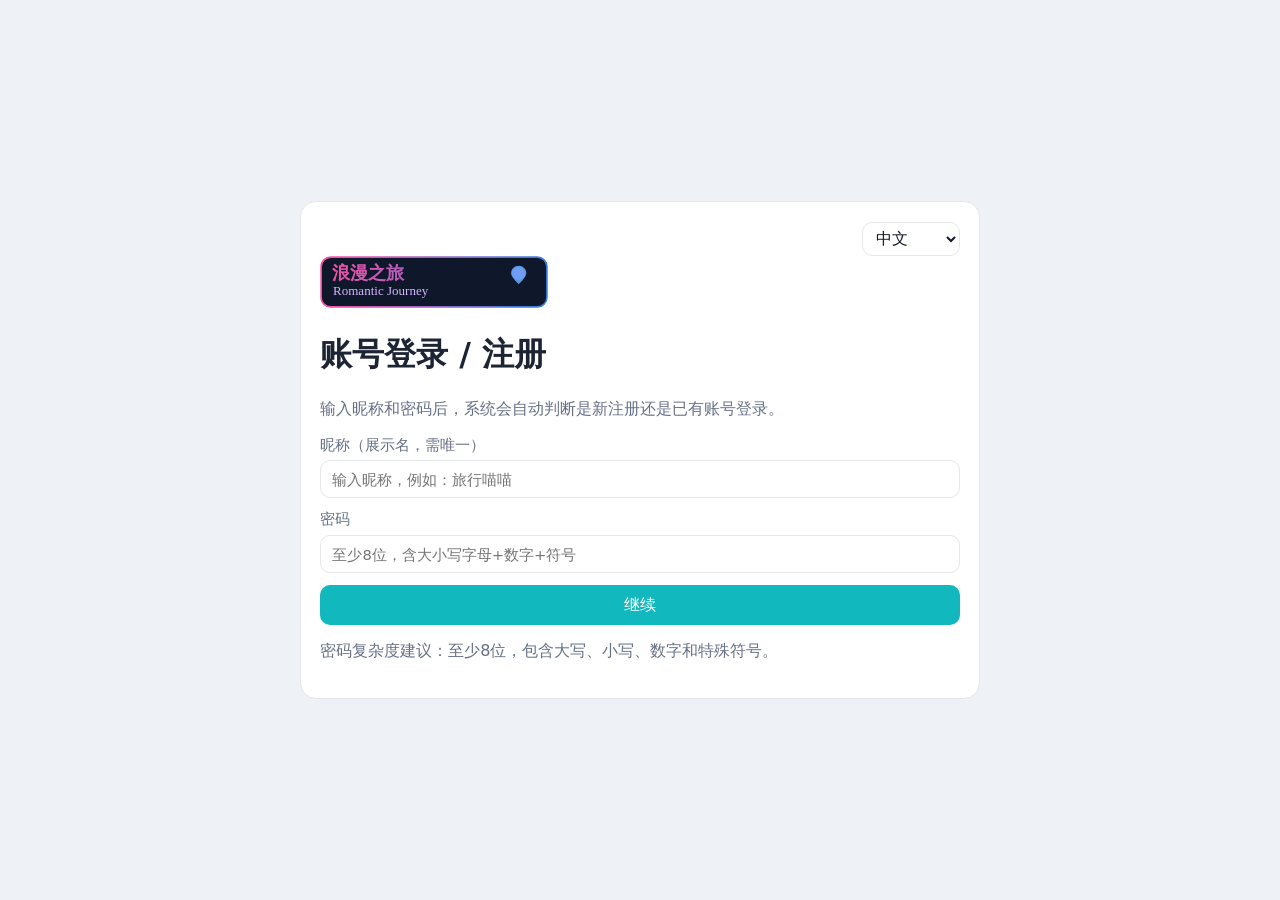
==== index.html @ 877a7e86 "Change navbar magnifier icon to white for better contrast" ====
<!doctype html>
<html lang="zh-CN">
  <head>
    <meta charset="UTF-8" />
    <meta name="viewport" content="width=device-width, initial-scale=1.0" />
    <title>Romantic Journey · 找旅行搭子</title>
    <link rel="stylesheet" href="styles.css" />
  </head>
  <body>
    <header class="topbar">
      <div class="topbar-inner">
        <div class="brand"><img src="assets/logo.svg" alt="浪漫之旅 Logo" /></div>
        <nav class="nav-links">
          <a href="index.html" class="active" data-nav="home">首页</a>
          <a href="index.html" data-nav="square">行程广场</a>
          <a href="index.html" data-nav="community">旅行社区</a>
          <a href="my-home.html" data-nav="my-home">我的主页</a>
          <a href="search.html" class="nav-search-link" data-nav="search"><span class="search-icon" aria-hidden="true"></span><span class="sr-only">查询</span></a>
        </nav>
        <label class="lang-switch" for="langSelect">
          <select id="langSelect" aria-label="Language">
            <option value="zh-CN">中文</option>
            <option value="en">English</option>
          </select>
        </label>
        <button id="profileToggle" class="user-chip" type="button" aria-expanded="false">
          <img src="https://images.unsplash.com/photo-1438761681033-6461ffad8d80?auto=format&fit=crop&w=200&q=80" alt="用户头像" />
          <span>
            <strong id="currentNickname">旅行喵喵</strong>
            <small>个人资料</small>
          </span>
        </button>
      </div>
    </header>

    <section class="hero-strip">
      <h1>筛选更精准，结伴更靠谱</h1>
      <p>支持行程标签、详细安排、点赞热度、头像信息和口碑评价。</p>
    </section>

    <aside id="profilePanel" class="profile-panel" hidden>
      <div class="panel-head">
        <h2>编辑个人资料</h2>
        <button id="panelClose" class="ghost" type="button">关闭</button>
      </div>
      <p class="hint">仅保留必要资料：生日 / MBTI / 星座 / 技能标签 + 旅行偏好。</p>
      <div class="account-actions">
        <button id="switchAccountBtn" type="button" class="ghost">切换账户</button>
        <button id="logoutBtn" type="button" class="danger">注销登录</button>
      </div>
      <form id="profileForm" class="grid">
        <label>生日 <input required type="date" name="birthday" /></label>
        <label class="full-width">头像设置
          <div class="avatar-uploader">
            <img id="avatarPreview" class="avatar-preview" src="https://images.unsplash.com/photo-1438761681033-6461ffad8d80?auto=format&fit=crop&w=200&q=80" alt="头像预览" />
            <div>
              <button id="avatarPickBtn" type="button" class="ghost">上传 / 更换头像</button>
              <p id="avatarHint" class="hint">支持 jpg/png/webp，保存资料后生效。</p>
            </div>
          </div>
          <input type="file" id="avatarFile" name="avatarFile" accept="image/*" hidden />
        </label>
        <label>MBTI
          <select name="mbti">
            <option value="ENFP">ENFP</option><option value="ENFJ">ENFJ</option><option value="ENTP">ENTP</option><option value="ENTJ">ENTJ</option>
            <option value="INFP">INFP</option><option value="INFJ">INFJ</option><option value="INTP">INTP</option><option value="INTJ">INTJ</option>
            <option value="ESFP">ESFP</option><option value="ESFJ">ESFJ</option><option value="ESTP">ESTP</option><option value="ESTJ">ESTJ</option>
            <option value="ISFP">ISFP</option><option value="ISFJ">ISFJ</option><option value="ISTP">ISTP</option><option value="ISTJ">ISTJ</option>
          </select>
        </label>
        <label>星座
          <select name="zodiac">
            <option value="白羊座">白羊座</option><option value="金牛座">金牛座</option><option value="双子座">双子座</option><option value="巨蟹座">巨蟹座</option>
            <option value="狮子座">狮子座</option><option value="处女座">处女座</option><option value="天秤座">天秤座</option><option value="天蝎座">天蝎座</option>
            <option value="射手座">射手座</option><option value="摩羯座">摩羯座</option><option value="水瓶座">水瓶座</option><option value="双鱼座">双鱼座</option>
          </select>
        </label>
        <label>旅行节奏 <select name="pace"><option value="特种兵式">特种兵式</option><option value="平衡">平衡</option><option value="慢游">慢游</option></select></label>
        <label>预算级别 <select name="budgetLevel"><option value="经济">经济</option><option value="舒适">舒适</option><option value="品质">品质</option></select></label>
        <label>起床时间偏好 <select name="wakeUp"><option value="早起">早起</option><option value="自然醒">自然醒</option><option value="夜猫">夜猫</option></select></label>
        <label>社交强度 <select name="social"><option value="外向">外向</option><option value="适中">适中</option><option value="安静">安静</option></select></label>
        <label class="full-width">技能标签（可多选）
          <div id="skillGroup" class="skill-group">
            <label><input type="checkbox" name="skills" value="会拍照" />会拍照</label>
            <label><input type="checkbox" name="skills" value="海外自驾经验" />海外自驾经验</label>
            <label><input type="checkbox" name="skills" value="有驾照" />有驾照</label>
            <label><input type="checkbox" name="skills" value="有相机" />有相机</label>
            <label><input type="checkbox" name="skills" value="有无人机" />有无人机</label>
            <label><input type="checkbox" name="skills" value="有Pocket" />有Pocket</label>
            <label><input type="checkbox" name="skills" value="会日语" />会日语</label>
            <label><input type="checkbox" name="skills" value="会韩语" />会韩语</label>
          </div>
        </label>
        <button type="submit">保存资料</button>
      </form>
    </aside>

    <div id="layoutWrap" class="layout-wrap">
    <main id="homeMain" class="layout">
      <section class="card">
        <h2 id="sectionTripTitle">1) 发布行程帖</h2>
        <form id="tripForm" class="grid">
          <label>目的地 <input required name="destination" placeholder="例如：纽约" /></label>
          <label>出发时间 <input required type="date" name="departDate" /></label>
          <label>返程时间 <input required type="date" name="returnDate" /></label>
          <label>预算（元） <input required type="number" min="200" name="budget" /></label>
          <label>行程标签（逗号分隔） <input required name="tags" placeholder="citywalk,美食,摄影" /></label>
          <label>想去景点 <input required name="spots" placeholder="中央公园, 时代广场" /></label>
          <label class="full-width">具体行程安排
            <textarea required name="itinerary" rows="4" placeholder="D1 上午中央公园，午餐吃什么，晚上去哪里"></textarea>
          </label>
          <label>旅行节奏 <select name="pace"><option value="特种兵式">特种兵式</option><option value="平衡">平衡</option><option value="慢游">慢游</option></select></label>
          <label>作息 <select name="wakeUp"><option value="早起">早起</option><option value="自然醒">自然醒</option><option value="夜猫">夜猫</option></select></label>
          <label>性格偏好 <select name="social"><option value="外向">外向</option><option value="适中">适中</option><option value="安静">安静</option></select></label>
          <button type="submit">发布并匹配</button>
        </form>
      </section>

      <section class="card">
        <h2 id="sectionMatchTitle">2) 快速匹配区</h2>
        <div class="toolbar">
          <input id="searchInput" placeholder="按目的地搜索（如 成都）" />
          <select id="styleFilter"><option value="all">全部节奏</option><option value="特种兵式">特种兵式</option><option value="平衡">平衡</option><option value="慢游">慢游</option></select>
          <select id="mbtiFilter"><option value="all">全部 MBTI</option></select>
          <select id="zodiacFilter"><option value="all">全部星座</option></select>
          <select id="sortFilter"><option value="comprehensive">综合排序</option><option value="newest">最新排序</option><option value="hottest">最热排序</option></select>
          <button id="seedBtn" class="secondary" type="button">重置示例数据</button>
        </div>
        <div id="tripList" class="cards"></div>
      </section>

      <section class="card">
        <h2 id="sectionStatsTitle">3) 我的互动记录</h2>
        <div class="stats" id="stats"></div>
      </section>


    </main>

    

    <aside id="messageNav" class="card message-nav">
      <h2 id="messageSidebarTitle"><span id="messageSidebarText">消息</span><span id="messageUnreadBadge" class="message-unread-badge" hidden>0</span></h2>
      <div class="message-tabs">
        <button id="msgTabChats" class="secondary" type="button">聊天消息</button>
        <button id="msgTabSystem" class="ghost" type="button">系统消息</button>
      </div>
      <div id="messageChats" class="message-panel"></div>
      <div id="messageSystem" class="message-panel" hidden></div>
    </aside>
  </div>

  

    <dialog id="personDialog" class="person-dialog">
      <div class="panel-head">
        <h3 id="personDialogTitle">个人信息</h3>
        <button id="personDialogClose" class="ghost" type="button">关闭</button>
      </div>
      <div class="person-hero">
        <img id="personAvatar" class="person-avatar" alt="用户头像" />
        <div>
          <p id="personMeta" class="meta"></p>
          <p id="personRelation" class="relationship"></p>
        </div>
      </div>
      <p id="personSkills" class="hint"></p>
      <p id="personBadges" class="hint"></p>
      <p id="personTrust" class="hint"></p>
      <div class="person-actions">
        <button id="personFollowBtn" type="button" class="secondary">关注</button>
        <button id="personBlockBtn" type="button" class="danger">拉黑</button>
        <button id="personChatBtn" type="button" class="ghost">发起聊天</button>
      </div>
    </dialog>

    <aside id="chatWorkspace" class="chat-workspace" hidden>
      <div class="chat-workspace-head">
        <strong id="chatWorkspaceTitle">聊天</strong>
        <div>
          <button id="chatPlusBtn" class="chat-plus-btn" type="button" aria-expanded="false">＋</button>
          <div id="chatPlusMenu" class="chat-plus-menu" hidden>
            <button id="createGroupBtn" class="ghost" type="button">创建群组</button>
          </div>
          <button id="chatWorkspaceClose" class="ghost" type="button">收起</button>
        </div>
      </div>
      <div id="chatTabs" class="chat-tabs"></div>
      <div id="chatMessages" class="chat-messages"></div>
      <form id="chatSendForm" class="chat-send">
        <input id="chatInput" placeholder="输入消息..." maxlength="200" />
        <button type="submit">发送</button>
      </form>
      <p id="chatRuleHint" class="hint"></p>
    </aside>

    <template id="tripTemplate">
      <article class="trip-item" data-id="">
        <header><h3></h3><span class="score"></span></header>
        <div class="author-row">
          <img class="author-avatar" alt="搭子头像" />
          <div>
            <p class="meta"></p>
            <p class="publish"></p>
            <p class="review"></p>
          </div>
        </div>
        <p class="relationship"></p>
        <p class="spots"></p>
        <p class="itinerary"></p>
        <ul class="tags"></ul>
        <ul class="chips"></ul>
        <p class="footprint"></p>
        <p class="badges"></p>
        <p class="trust"></p>
        <footer>
          <button data-action="like">👍 点赞</button>
          <button data-action="dislike" class="danger">👎 不喜欢</button>
          <button data-action="save" class="secondary">⭐ 收藏</button>
          <button data-action="connect" class="ghost">💬 私聊意向</button>
        </footer>
        <section class="trip-comments">
          <div class="trip-comments-list"></div>
          <form class="trip-comment-form">
            <input name="comment" placeholder="写评论，按回车发布" maxlength="120" />
            <button type="submit" class="ghost">评论</button>
          </form>
        </section>
      </article>
    </template>

    <template id="mediaTemplate">
      <article class="media-item" data-id="">
        <img alt="旅行分享封面" loading="lazy" />
        <div>
          <p class="media-title"></p>
          <p class="media-meta"></p>
          <p class="media-checkin"></p>
          <button class="ghost media-like" data-action="like-media" type="button">👍 赞主页</button>
          <button class="danger media-delete" data-action="delete-media" type="button">删除</button>
        </div>
      </article>
    </template>

    <script src="script.js"></script>
  </body>
</html>
---- styles.css ----
:root {
  --bg: #eef2f6;
  --card: #fff;
  --text: #1d2433;
  --muted: #667085;
  --primary: #11b8be;
  --danger: #d7263d;
  --border: #e5e7eb;
  --deep: #14213d;
}
* { box-sizing: border-box; }
body {
  margin: 0;
  font-family: "PingFang SC", "Microsoft YaHei", system-ui, sans-serif;
  background: var(--bg);
  color: var(--text);
}
.topbar {
  position: sticky;
  top: 0;
  z-index: 20;
  background: linear-gradient(120deg, #15345d, #17303f 50%, #232d6b);
  color: #fff;
}
.topbar-inner {
  max-width: 1200px;
  margin: 0 auto;
  padding: .75rem 1rem;
  display: flex;
  align-items: center;
  justify-content: space-between;
  gap: 1rem;
}
.brand img { height: 46px; width: auto; display: block; }
.nav-links { display: flex; gap: 1.2rem; }
.nav-links a { color: #e8f2ff; text-decoration: none; font-weight: 500; padding: .2rem .15rem; border-bottom: 2px solid transparent; }
.nav-links a.active { color: #fff; border-bottom-color: #93c5fd; }
.nav-links .nav-search-link {
  display: inline-grid;
  place-items: center;
  width: 34px;
  height: 34px;
  border: none;
  border-radius: 999px;
  padding: 0;
  color: #fff;
}
.nav-links .nav-search-link:hover {
  background: rgba(255, 255, 255, .1);
}
.search-icon {
  width: 20px;
  height: 20px;
  border: 3px solid #fff;
  border-radius: 50%;
  position: relative;
  display: inline-block;
}
.search-icon::after {
  content: '';
  position: absolute;
  width: 10px;
  height: 3px;
  background: #fff;
  border-radius: 999px;
  right: -7px;
  bottom: -3px;
  transform: rotate(45deg);
  transform-origin: center;
}
.sr-only {
  position: absolute;
  width: 1px;
  height: 1px;
  padding: 0;
  margin: -1px;
  overflow: hidden;
  clip: rect(0, 0, 0, 0);
  white-space: nowrap;
  border: 0;
}
.user-chip {
  display: flex;
  align-items: center;
  gap: .55rem;
  border: 1px solid rgba(255,255,255,.28);
  background: rgba(255,255,255,.1);
  color: #fff;
  border-radius: 999px;
  padding: .3rem .65rem .3rem .35rem;
}
.user-chip img {
  width: 34px;
  height: 34px;
  border-radius: 50%;
  object-fit: cover;
  border: 2px solid rgba(255,255,255,.5);
}
.user-chip span { display: grid; text-align: left; }
.user-chip strong { font-size: .92rem; }
.user-chip small { color: #dbeafe; font-size: .76rem; }

.lang-switch select,
.auth-top-tools select {
  border: 1px solid rgba(255,255,255,.35);
  border-radius: 10px;
  background: rgba(255,255,255,.12);
  color: #fff;
  padding: .35rem .55rem;
}
.lang-switch select option,
.auth-top-tools select option { color: #111827; }
.auth-top-tools {
  display: flex;
  justify-content: flex-end;
}
.auth-top-tools select {
  border: 1px solid var(--border);
  background: #fff;
  color: #111827;
}


.auth-page {
  min-height: 100vh;
  display: grid;
  place-items: center;
}
.auth-card {
  width: min(680px, calc(100vw - 2rem));
  background: #fff;
  border: 1px solid var(--border);
  border-radius: 16px;
  padding: 1.2rem;
}
.auth-logo { height: 52px; }
.auth-form { margin: .6rem 0; }
.account-list {
  display: flex;
  flex-wrap: wrap;
  gap: .5rem;
}
.account-list button { background: #fff; }
.hero-strip {
  max-width: 1200px;
  margin: 1rem auto 0;
  padding: 0 1rem;
}
.hero-strip h1 { margin: 0; font-size: 1.6rem; }
.hero-strip p { color: var(--muted); margin: .35rem 0 0; }

.profile-panel {
  position: fixed;
  right: 1rem;
  top: 4.2rem;
  width: min(560px, calc(100vw - 2rem));
  max-height: 78vh;
  overflow: auto;
  background: #fff;
  border: 1px solid var(--border);
  border-radius: 14px;
  padding: .9rem;
  box-shadow: 0 20px 40px rgba(15, 23, 42, .22);
  z-index: 40;
}
.panel-head {
  display: flex;
  justify-content: space-between;
  align-items: center;
  gap: .6rem;
}
.panel-head h2 { margin: 0; font-size: 1.12rem; }
.account-actions {
  display: flex;
  gap: .5rem;
  margin: .4rem 0 .8rem;
}
.account-actions button {
  padding: .45rem .65rem;
}

.layout-wrap {
  max-width: 1300px;
  margin: .9rem auto 2rem;
  padding: 0 1rem;
  display: grid;
  grid-template-columns: minmax(0, 1fr) 320px;
  gap: 1rem;
  align-items: start;
}
.layout {
  display: grid;
  grid-template-columns: 1fr;
  gap: 1rem;
}


.card {
  background: var(--card);
  border: 1px solid var(--border);
  border-radius: 14px;
  padding: 1rem;
}
.grid {
  display: grid;
  grid-template-columns: repeat(auto-fit, minmax(180px, 1fr));
  gap: .75rem;
  align-items: end;
}
label { display: grid; gap: .35rem; font-size: .92rem; color: var(--muted); }
.full-width { grid-column: 1 / -1; }
.skill-group {
  display: flex;
  flex-wrap: wrap;
  gap: .5rem;
}
.skill-group label {
  display: inline-flex;
  align-items: center;
  gap: .35rem;
  padding: .3rem .6rem;
  border-radius: 999px;
  border: 1px solid var(--border);
  background: #f8fafc;
  color: #334155;
}
.skill-group input { margin: 0; }
.avatar-uploader {
  display: flex;
  align-items: center;
  gap: .8rem;
}
.avatar-preview {
  width: 62px;
  height: 62px;
  border-radius: 50%;
  object-fit: cover;
  border: 1px solid var(--border);
}
input, select, textarea, button {
  border-radius: 10px;
  border: 1px solid var(--border);
  padding: .6rem .7rem;
  font: inherit;
}
button {
  cursor: pointer;
  background: var(--primary);
  color: #fff;
  border: none;
}
button.secondary { background: #373f51; }
button.danger { background: var(--danger); }
button.ghost { background: #eef2ff; color: #1f2a6f; }

.toolbar {
  display: flex;
  flex-wrap: wrap;
  gap: .6rem;
  margin-bottom: .5rem;
}
.toolbar input { flex: 1; min-width: 180px; }
.cards {
  display: grid;
  grid-template-columns: repeat(auto-fit, minmax(300px, 1fr));
  gap: .8rem;
}
.trip-item {
  border: 1px solid var(--border);
  border-radius: 12px;
  padding: .9rem;
  background: #fff;
}
.trip-item header {
  display: flex;
  justify-content: space-between;
  align-items: center;
  gap: .4rem;
}
.score {
  background: #e7f8ee;
  color: #067647;
  padding: .2rem .45rem;
  border-radius: 999px;
  font-size: .82rem;
}
.meta, .spots, .hint, .trust { color: var(--muted); }

textarea {
  resize: vertical;
  min-height: 96px;
}

input[type="file"] {
  padding: .45rem;
  background: #f8fafc;
}
input[type="file"]::file-selector-button {
  margin-right: .7rem;
  border: none;
  border-radius: 8px;
  padding: .45rem .75rem;
  font: inherit;
  color: #fff;
  background: linear-gradient(120deg, #14b8a6, #2563eb);
  cursor: pointer;
}
input[type="file"]::file-selector-button:hover {
  opacity: .92;
}
.media-checkin { margin: .2rem 0 0; color: #475569; font-size: .84rem; }
.publish, .itinerary { color: var(--muted); margin: .3rem 0; }

.author-row {
  display: flex;
  gap: .65rem;
  align-items: center;
  margin-bottom: .2rem;
  cursor: pointer;
}
.author-avatar {
  width: 46px;
  height: 46px;
  border-radius: 50%;
  object-fit: cover;
  border: 1px solid var(--border);
  cursor: pointer;
}
.review, .footprint, .badges { color: var(--muted); margin: .3rem 0; }
.media-delete { margin-top: .4rem; font-size: .82rem; padding: .35rem .55rem; }
.tags {
  list-style: none;
  margin: .45rem 0;
  padding: 0;
  display: flex;
  flex-wrap: wrap;
  gap: .35rem;
}
.tags li {
  background: #fff1f8;
  color: #be185d;
  border: 1px solid #fbcfe8;
  border-radius: 999px;
  padding: .12rem .5rem;
  font-size: .78rem;
}
.chips {
  list-style: none;
  padding: 0;
  margin: .55rem 0;
  display: flex;
  flex-wrap: wrap;
  gap: .4rem;
}
.chips li {
  background: #f4f5ff;
  color: #383f93;
  padding: .15rem .45rem;
  border-radius: 999px;
  font-size: .8rem;
}
.trip-item footer { display: flex; flex-wrap: wrap; gap: .5rem; }
.stats {
  display: grid;
  grid-template-columns: repeat(auto-fit, minmax(120px, 1fr));
  gap: .8rem;
}
.stats div {
  border: 1px solid var(--border);
  border-radius: 12px;
  padding: .8rem;
}
.stats strong { display: block; font-size: 1.35rem; margin-top: .2rem; }

.profile-grid {
  display: grid;
  grid-template-columns: minmax(0, 1.3fr) minmax(280px, 1fr);
  gap: 1rem;
  align-items: start;
}
.media-form { margin-bottom: .9rem; }
.media-wall {
  display: grid;
  grid-template-columns: repeat(auto-fit, minmax(180px, 1fr));
  gap: .7rem;
}
.media-item {
  border: 1px solid var(--border);
  border-radius: 12px;
  overflow: hidden;
  background: #fff;
}
.media-item img {
  width: 100%;
  height: 120px;
  object-fit: cover;
  display: block;
}
.media-item div { padding: .55rem .65rem .7rem; }
.media-title { margin: 0; font-size: .94rem; }
.media-meta { margin: .2rem 0 0; color: var(--muted); font-size: .86rem; }
.country-list {
  display: flex;
  flex-wrap: wrap;
  gap: .45rem;
  margin-bottom: .8rem;
}
.country-pill {
  background: #ecfdf3;
  color: #166534;
  border: 1px solid #bbf7d0;
  border-radius: 999px;
  padding: .25rem .55rem;
  font-size: .84rem;
}
.badge-list { display: grid; gap: .55rem; }
.badge-item {
  border: 1px solid #d9e4ff;
  background: #f7f9ff;
  border-radius: 10px;
  padding: .7rem;
}
.badge-item h4 { margin: 0; font-size: .95rem; }
.badge-item p { margin: .28rem 0 0; color: var(--muted); font-size: .86rem; }

@media (max-width: 1000px) {
  .layout-wrap { grid-template-columns: 1fr; }
  .message-nav { position: static; max-height: none; }
}
@media (max-width: 900px) {
  .nav-links { display: none; }
  .profile-grid { grid-template-columns: 1fr; }
}

.relationship {
  margin: .2rem 0 .45rem;
  color: #475569;
  font-size: .88rem;
}
.chat-toolbar {
  display: flex;
  gap: .7rem;
  align-items: end;
  flex-wrap: wrap;
  margin-bottom: .7rem;
}
.chat-list {
  display: grid;
  gap: .6rem;
}
.chat-item {
  display: flex;
  justify-content: space-between;
  gap: .8rem;
  align-items: center;
  border: 1px solid var(--border);
  border-radius: 10px;
  padding: .65rem .75rem;
}
.chat-dialog {
  width: min(640px, 92vw);
  border: 1px solid var(--border);
  border-radius: 12px;
  padding: .8rem;
}
.chat-dialog::backdrop {
  background: rgba(15, 23, 42, .45);
}
.chat-messages {
  height: 320px;
  overflow: auto;
  border: 1px solid var(--border);
  border-radius: 10px;
  padding: .65rem;
  margin: .65rem 0;
  background: #f8fafc;
}
.chat-messages p {
  margin: .3rem 0;
  padding: .4rem .5rem;
  border-radius: 8px;
  background: #fff;
  border: 1px solid #e2e8f0;
}
.chat-messages p.mine {
  background: #ecfeff;
  border-color: #99f6e4;
}
.chat-messages small {
  display: block;
  color: #64748b;
  margin-top: .2rem;
}
.chat-send {
  display: flex;
  gap: .55rem;
}
.chat-send input {
  flex: 1;
}


.chat-toolbar {
  position: relative;
  margin-bottom: .7rem;
}
.chat-plus-btn {
  width: 34px;
  height: 34px;
  border-radius: 10px;
  border: 1px solid var(--border);
  background: #fff;
  color: #1f2937;
  font-size: 1.2rem;
  line-height: 1;
  padding: 0;
}
.chat-plus-menu {
  position: absolute;
  top: 42px;
  left: 0;
  background: #fff;
  border: 1px solid var(--border);
  border-radius: 10px;
  box-shadow: 0 12px 24px rgba(15, 23, 42, .15);
  padding: .4rem;
  z-index: 5;
}
.chat-plus-menu button {
  white-space: nowrap;
}
.person-dialog {
  width: min(560px, 92vw);
  border: 1px solid var(--border);
  border-radius: 12px;
  padding: .8rem;
}
.person-dialog::backdrop {
  background: rgba(15, 23, 42, .45);
}
.person-hero {
  display: flex;
  gap: .8rem;
  align-items: center;
}
.person-avatar {
  width: 74px;
  height: 74px;
  border-radius: 50%;
  border: 1px solid var(--border);
  object-fit: cover;
}
.person-actions {
  display: flex;
  gap: .55rem;
  flex-wrap: wrap;
  margin-top: .5rem;
}


.chat-workspace {
  position: fixed;
  right: 1rem;
  bottom: 1rem;
  width: min(520px, calc(100vw - 2rem));
  background: #fff;
  border: 1px solid var(--border);
  border-radius: 12px;
  box-shadow: 0 18px 36px rgba(15, 23, 42, .2);
  padding: .7rem;
  z-index: 45;
}
.chat-workspace-head {
  display: flex;
  align-items: center;
  justify-content: space-between;
  gap: .5rem;
}
.chat-workspace-head > div {
  display: flex;
  align-items: center;
  gap: .45rem;
  position: relative;
}
.chat-tabs {
  display: flex;
  flex-wrap: wrap;
  gap: .4rem;
  margin: .55rem 0;
}
.chat-tabs button {
  font-size: .82rem;
  padding: .35rem .5rem;
}


.message-tabs {
  display: flex;
  gap: .5rem;
  margin-bottom: .6rem;
}
.message-panel {
  display: grid;
  gap: .55rem;
}
.msg-item {
  border: 1px solid var(--border);
  border-radius: 10px;
  padding: .55rem .65rem;
  background: #fff;
}

.msg-chat-item {
  display: grid;
  grid-template-columns: 40px 1fr;
  gap: .55rem;
  align-items: center;
  cursor: pointer;
}
.msg-chat-item p {
  margin: .25rem 0 0;
}
.msg-avatar {
  width: 40px;
  height: 40px;
  border-radius: 50%;
  object-fit: cover;
  border: 1px solid var(--border);
}
.trip-comments {
  margin-top: .6rem;
  border-top: 1px dashed var(--border);
  padding-top: .55rem;
}
.trip-comments-list {
  display: grid;
  gap: .25rem;
  margin-bottom: .45rem;
  color: #475569;
  font-size: .86rem;
}
.trip-comment-form {
  display: flex;
  gap: .45rem;
}
.trip-comment-form input {
  flex: 1;
}


.trip-comment-item {
  display: grid;
  grid-template-columns: 28px 1fr auto;
  gap: .45rem;
  align-items: start;
}
.comment-avatar {
  width: 28px;
  height: 28px;
  border-radius: 50%;
  object-fit: cover;
  border: 1px solid var(--border);
  cursor: pointer;
}
.trip-comment-item p {
  margin: 0;
}
.trip-comment-item small {
  color: #64748b;
}

.message-nav {
  position: sticky;
  top: 5rem;
  max-height: calc(100vh - 6rem);
  overflow: auto;
}


.comment-head {
  display: flex;
  justify-content: space-between;
  align-items: center;
  gap: .35rem;
}
.comment-author-badge {
  display: inline-block;
  padding: 0 .35rem;
  border-radius: 999px;
  font-size: .72rem;
  color: #9a3412;
  background: #ffedd5;
  border: 1px solid #fdba74;
}
.comment-pin {
  margin-right: .2rem;
}
.comment-actions {
  display: inline-flex;
  flex-direction: column;
  gap: .25rem;
}
.comment-actions button {
  padding: .2rem .4rem;
  font-size: .75rem;
}


#messageSidebarTitle {
  display: flex;
  align-items: center;
  justify-content: space-between;
  gap: .45rem;
}
.message-unread-badge {
  display: inline-grid;
  place-items: center;
  min-width: 20px;
  height: 20px;
  padding: 0 .35rem;
  border-radius: 999px;
  background: #ef4444;
  color: #fff;
  font-size: .75rem;
  line-height: 1;
}
.msg-unread-dot {
  margin-left: .35rem;
  display: inline-grid;
  place-items: center;
  min-width: 18px;
  height: 18px;
  padding: 0 .3rem;
  border-radius: 999px;
  background: #ef4444;
  color: #fff;
  font-size: .72rem;
}
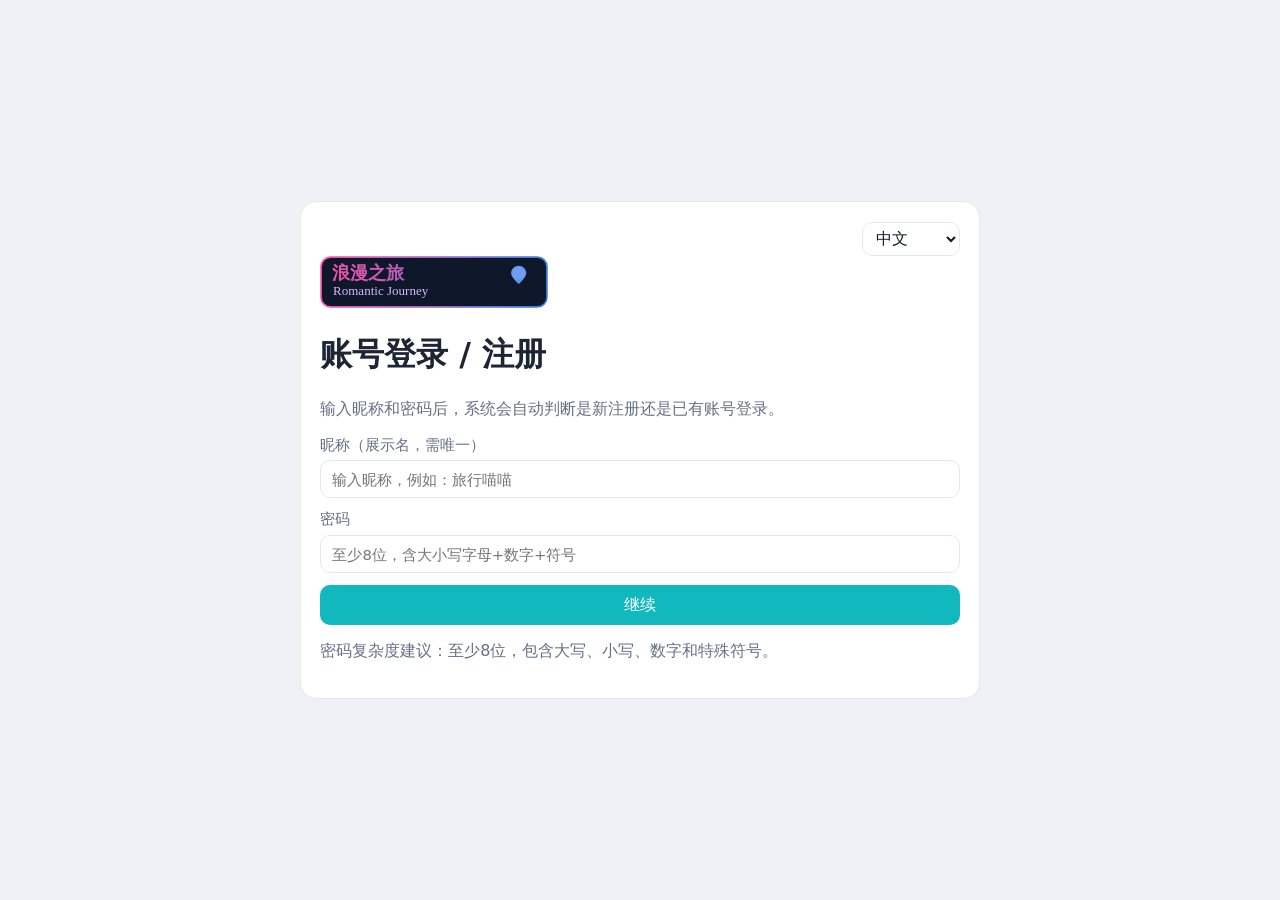
==== commit 818a9934: "Add admin dashboard and event tracking hooks" ====
--- a/index.html
+++ b/index.html
@@ -16,6 +16,7 @@
           <a href="index.html" data-nav="community">旅行社区</a>
           <a href="my-home.html" data-nav="my-home">我的主页</a>
           <a href="search.html" class="nav-search-link" data-nav="search"><span class="search-icon" aria-hidden="true"></span><span class="sr-only">查询</span></a>
+          <a href="admin.html" class="ghost" data-nav="admin">管理后台</a>
         </nav>
         <label class="lang-switch" for="langSelect">
           <select id="langSelect" aria-label="Language">
@@ -124,7 +125,7 @@
           <select id="mbtiFilter"><option value="all">全部 MBTI</option></select>
           <select id="zodiacFilter"><option value="all">全部星座</option></select>
           <select id="sortFilter"><option value="comprehensive">综合排序</option><option value="newest">最新排序</option><option value="hottest">最热排序</option></select>
-          <button id="seedBtn" class="secondary" type="button">重置示例数据</button>
+          <button id="seedBtn" class="secondary" type="button">查询</button>
         </div>
         <div id="tripList" class="cards"></div>
       </section>
--- a/styles.css
+++ b/styles.css
@@ -738,3 +738,37 @@
 }
 
 
+
+
+.search-form {
+  display: grid;
+  grid-template-columns: 1fr auto;
+  gap: .55rem;
+}
+.search-result-link {
+  text-decoration: none;
+  color: inherit;
+}
+.search-result-account {
+  display: grid;
+  grid-template-columns: 38px 1fr;
+  align-items: center;
+  gap: .55rem;
+}
+.search-result-account p {
+  grid-column: 2;
+}
+.search-result-trip {
+  display: block;
+}
+.search-result-trip strong {
+  display: block;
+  margin-bottom: .2rem;
+}
+.search-avatar {
+  width: 38px;
+  height: 38px;
+  border-radius: 50%;
+  object-fit: cover;
+  border: 1px solid var(--border);
+}
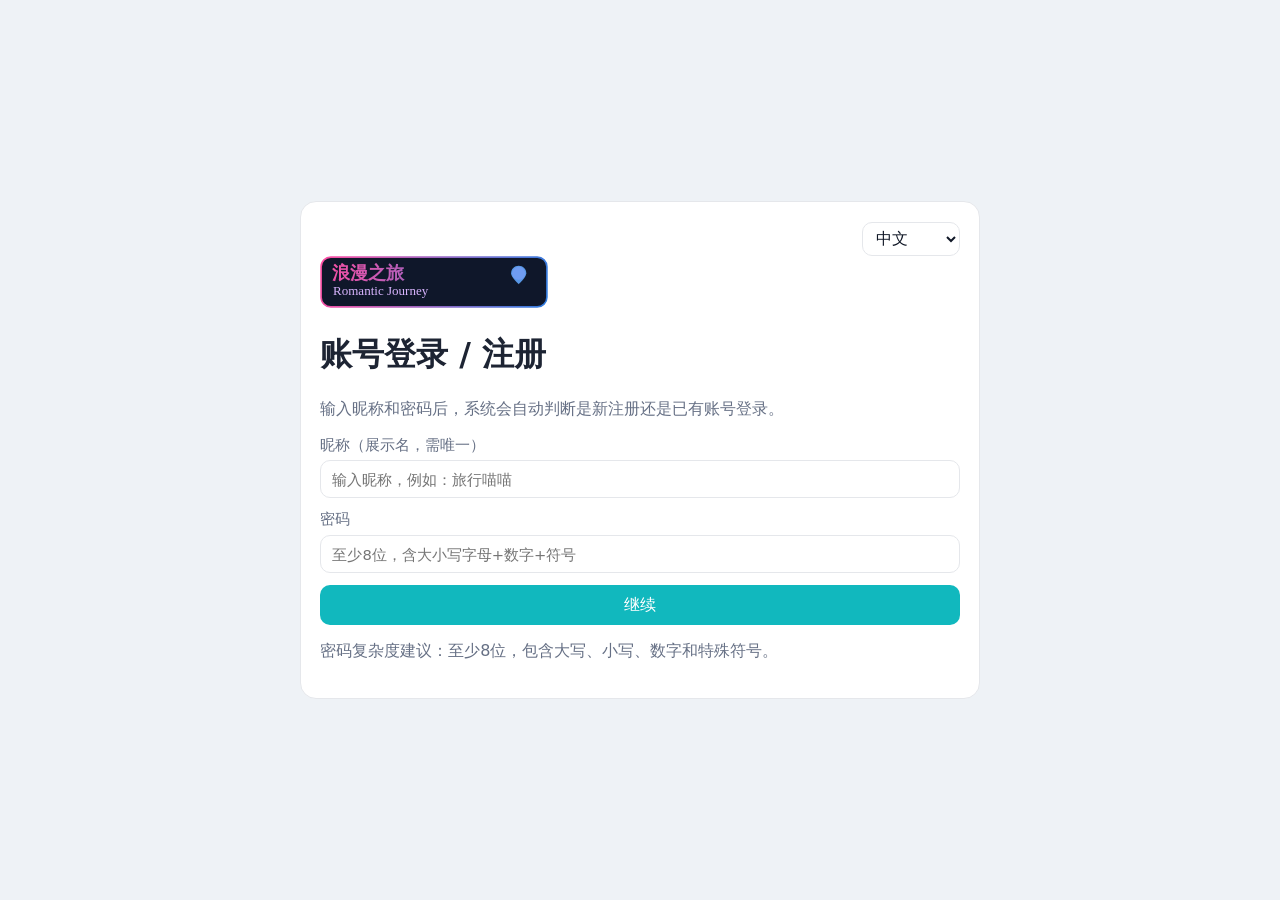
==== commit 43b47050: "Use icon-only support like button label" ====
--- a/index.html
+++ b/index.html
@@ -38,6 +38,19 @@
       <h1>筛选更精准，结伴更靠谱</h1>
       <p>支持行程标签、详细安排、点赞热度、头像信息和口碑评价。</p>
     </section>
+    <section class="hero-strip support-strip">
+      <article class="card support-card">
+        <div>
+          <h2>支持 Romantic Journey</h2>
+          <p class="hint">你的每一次点赞，都是我们持续打磨产品的动力。</p>
+        </div>
+        <div class="support-actions">
+          <button id="supportLikeBtn" type="button" aria-label="点赞支持" title="点赞支持">👍</button>
+          <p class="support-count">累计支持：<strong id="supportLikeCount">0</strong></p>
+          <button id="feedbackBtn" class="ghost" type="button">意见反馈</button>
+        </div>
+      </article>
+    </section>
 
     <aside id="profilePanel" class="profile-panel" hidden>
       <div class="panel-head">
@@ -152,6 +165,24 @@
   </div>
 
   
+
+
+    <dialog id="feedbackDialog" class="person-dialog feedback-dialog">
+      <div class="panel-head">
+        <h3>帮助与客服</h3>
+        <button id="feedbackClose" class="ghost" type="button">关闭</button>
+      </div>
+      <form id="feedbackForm" class="grid">
+        <label class="full-width">问题和意见
+          <textarea id="feedbackContent" name="content" maxlength="100" rows="5" placeholder="请填写你的功能建议，感谢你的支持～" required></textarea>
+          <small class="hint"><span id="feedbackCounter">0</span>/100</small>
+        </label>
+        <label class="full-width">联系方式（邮箱）
+          <input id="feedbackEmail" type="email" name="email" placeholder="例如：you@example.com" required />
+        </label>
+        <button type="submit">提交</button>
+      </form>
+    </dialog>
 
     <dialog id="personDialog" class="person-dialog">
       <div class="panel-head">
@@ -243,6 +274,7 @@
       </article>
     </template>
 
+    <script src="supabase-client.js"></script>
     <script src="script.js"></script>
   </body>
 </html>
--- a/styles.css
+++ b/styles.css
@@ -772,3 +772,83 @@
   object-fit: cover;
   border: 1px solid var(--border);
 }
+
+
+.my-trip-item {
+  cursor: pointer;
+}
+.my-trip-head {
+  display: flex;
+  align-items: center;
+  justify-content: space-between;
+  gap: .5rem;
+}
+.my-trip-head button {
+  cursor: pointer;
+}
+
+.share-pill {
+  border: none;
+  background: #e5e7eb;
+  color: #111827;
+  border-radius: 999px;
+  padding: .55rem 1rem;
+}
+
+.media-likers {
+  display: flex;
+  flex-wrap: wrap;
+  gap: .35rem;
+  margin: .35rem 0;
+}
+.liker-chip {
+  display: inline-flex;
+  align-items: center;
+  gap: .25rem;
+  padding: .16rem .35rem .16rem .18rem;
+  border-radius: 999px;
+  background: #f1f5f9;
+  border: 1px solid var(--border);
+}
+.liker-chip img {
+  width: 18px;
+  height: 18px;
+  border-radius: 50%;
+  object-fit: cover;
+  border: 1px solid #d1d5db;
+}
+.liker-chip small {
+  font-size: .72rem;
+  color: #475569;
+}
+
+
+.support-strip {
+  margin-top: .6rem;
+}
+.support-card {
+  display: flex;
+  align-items: center;
+  justify-content: space-between;
+  gap: 1rem;
+}
+.support-card h2 {
+  margin: 0 0 .2rem;
+}
+.support-actions {
+  display: flex;
+  align-items: center;
+  gap: .7rem;
+  flex-wrap: wrap;
+}
+.support-count {
+  margin: 0;
+  font-size: 1.02rem;
+}
+.support-count strong {
+  color: #e11d48;
+  font-size: 1.35rem;
+}
+.feedback-dialog textarea {
+  resize: vertical;
+}
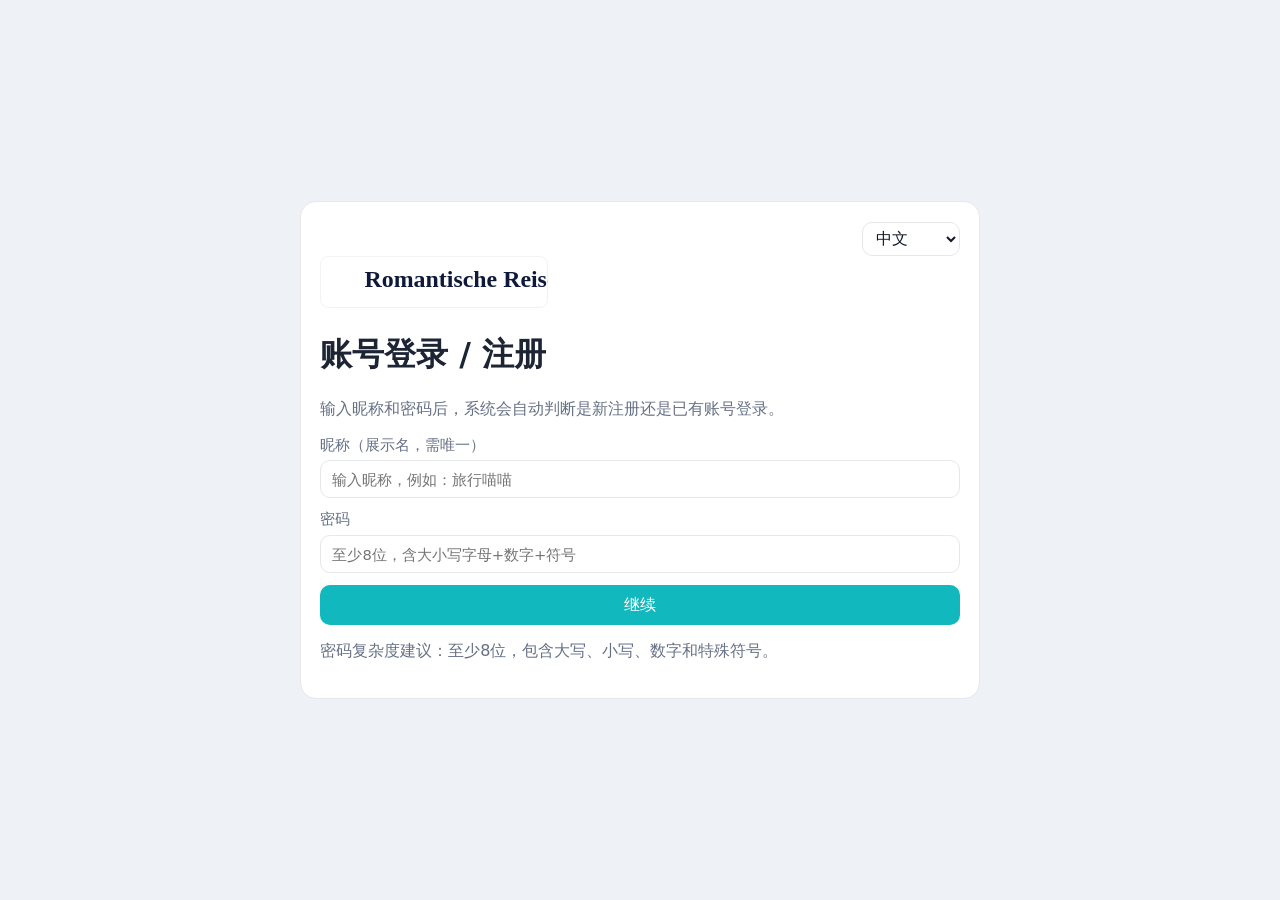
==== commit fa5485e8: "按反馈调整导航 logo 与资料保存交互" ====
--- a/index.html
+++ b/index.html
@@ -9,13 +9,17 @@
   <body>
     <header class="topbar">
       <div class="topbar-inner">
-        <div class="brand"><img src="assets/logo.svg" alt="浪漫之旅 Logo" /></div>
+        <div class="brand"><img src="assets/nav-logo.svg" alt="浪漫之旅 Logo" /></div>
         <nav class="nav-links">
           <a href="index.html" class="active" data-nav="home">首页</a>
           <a href="index.html" data-nav="square">行程广场</a>
           <a href="index.html" data-nav="community">旅行社区</a>
           <a href="my-home.html" data-nav="my-home">我的主页</a>
-          <a href="search.html" class="nav-search-link" data-nav="search"><span class="search-icon" aria-hidden="true"></span><span class="sr-only">查询</span></a>
+          <a href="#messageNav" class="nav-search-link nav-message-link" data-nav="messages" title="消息中心">
+            <span aria-hidden="true">💬</span>
+            <span id="topMessageUnreadBadge" class="message-unread-badge" hidden>0</span>
+            <span class="sr-only">消息</span>
+          </a>
           <a href="admin.html" class="ghost" data-nav="admin">管理后台</a>
         </nav>
         <label class="lang-switch" for="langSelect">
@@ -154,7 +158,11 @@
     
 
     <aside id="messageNav" class="card message-nav">
-      <h2 id="messageSidebarTitle"><span id="messageSidebarText">消息</span><span id="messageUnreadBadge" class="message-unread-badge" hidden>0</span></h2>
+      <h2 id="messageSidebarTitle">
+        <span id="messageSidebarText">消息</span>
+        <a href="search.html" class="nav-search-link" data-nav="search" aria-label="查询页面" title="查询用户/行程"><span class="search-icon" aria-hidden="true"></span><span class="sr-only">查询</span></a>
+        <span id="messageUnreadBadge" class="message-unread-badge" hidden>0</span>
+      </h2>
       <div class="message-tabs">
         <button id="msgTabChats" class="secondary" type="button">聊天消息</button>
         <button id="msgTabSystem" class="ghost" type="button">系统消息</button>
--- a/styles.css
+++ b/styles.css
@@ -25,14 +25,14 @@
 .topbar-inner {
   max-width: 1200px;
   margin: 0 auto;
-  padding: .75rem 1rem;
+  padding: .45rem .9rem;
   display: flex;
   align-items: center;
   justify-content: space-between;
-  gap: 1rem;
-}
-.brand img { height: 46px; width: auto; display: block; }
-.nav-links { display: flex; gap: 1.2rem; }
+  gap: .65rem;
+}
+.brand img { height: 48px; width: auto; display: block; }
+.nav-links { display: flex; gap: .9rem; }
 .nav-links a { color: #e8f2ff; text-decoration: none; font-weight: 500; padding: .2rem .15rem; border-bottom: 2px solid transparent; }
 .nav-links a.active { color: #fff; border-bottom-color: #93c5fd; }
 .nav-links .nav-search-link {
@@ -47,6 +47,19 @@
 }
 .nav-links .nav-search-link:hover {
   background: rgba(255, 255, 255, .1);
+}
+.nav-links .nav-message-link {
+  position: relative;
+  font-size: 1rem;
+}
+.nav-links .nav-message-link .message-unread-badge {
+  position: absolute;
+  top: -4px;
+  right: -7px;
+  min-width: 16px;
+  height: 16px;
+  font-size: .65rem;
+  padding: 0 .25rem;
 }
 .search-icon {
   width: 20px;
@@ -609,6 +622,19 @@
   padding: .55rem .65rem;
   background: #fff;
 }
+.msg-system-item {
+  border-radius: 14px;
+  background: #f8fafc;
+  border-color: #e2e8f0;
+}
+.msg-system-item p {
+  margin: 0;
+}
+.msg-system-item small {
+  display: block;
+  margin-top: .3rem;
+  color: #64748b;
+}
 
 .msg-chat-item {
   display: grid;
@@ -852,3 +878,91 @@
 .feedback-dialog textarea {
   resize: vertical;
 }
+
+.account-section {
+  margin-top: 1rem;
+}
+.account-section h3 {
+  margin-bottom: .45rem;
+}
+.account-detail-list {
+  margin: 0;
+  padding-left: 1.1rem;
+  display: grid;
+  gap: .25rem;
+  color: #334155;
+}
+.account-entry {
+  border: 1px solid var(--border);
+  border-radius: 10px;
+  padding: .6rem .7rem;
+  margin-bottom: .5rem;
+  background: #fff;
+}
+.account-entry h4 {
+  margin: 0 0 .22rem;
+  font-size: .96rem;
+}
+.account-entry p {
+  margin: .15rem 0;
+}
+
+.diary-gallery-grid {
+  margin-top: .65rem;
+  display: grid;
+  grid-template-columns: repeat(3, minmax(0, 1fr));
+  gap: .45rem;
+}
+.diary-grid-item {
+  border: 1px solid var(--border);
+  border-radius: 10px;
+  background: #fff;
+  padding: 0;
+  overflow: hidden;
+  aspect-ratio: 1 / 1;
+  cursor: pointer;
+}
+.diary-grid-item img {
+  width: 100%;
+  height: 100%;
+  object-fit: cover;
+  display: block;
+}
+.diary-lightbox {
+  width: min(900px, 94vw);
+  border: none;
+  padding: .8rem;
+  border-radius: 12px;
+}
+.diary-lightbox::backdrop {
+  background: rgba(2, 6, 23, .7);
+}
+.diary-lightbox img {
+  width: 100%;
+  max-height: 80vh;
+  object-fit: contain;
+  border-radius: 10px;
+  background: #0f172a;
+}
+.lightbox-close {
+  margin-left: auto;
+  display: block;
+  margin-bottom: .5rem;
+}
+
+.nav-back-btn {
+  margin-top: .75rem;
+  display: inline-flex;
+  align-items: center;
+  gap: .35rem;
+  border-radius: 10px;
+  border: 1px solid #e5e7eb;
+  padding: .52rem .78rem;
+  background: #f3f4f6;
+  color: #4b5563;
+  text-decoration: none;
+  font-weight: 600;
+}
+.nav-back-btn:hover {
+  background: #e5e7eb;
+}
